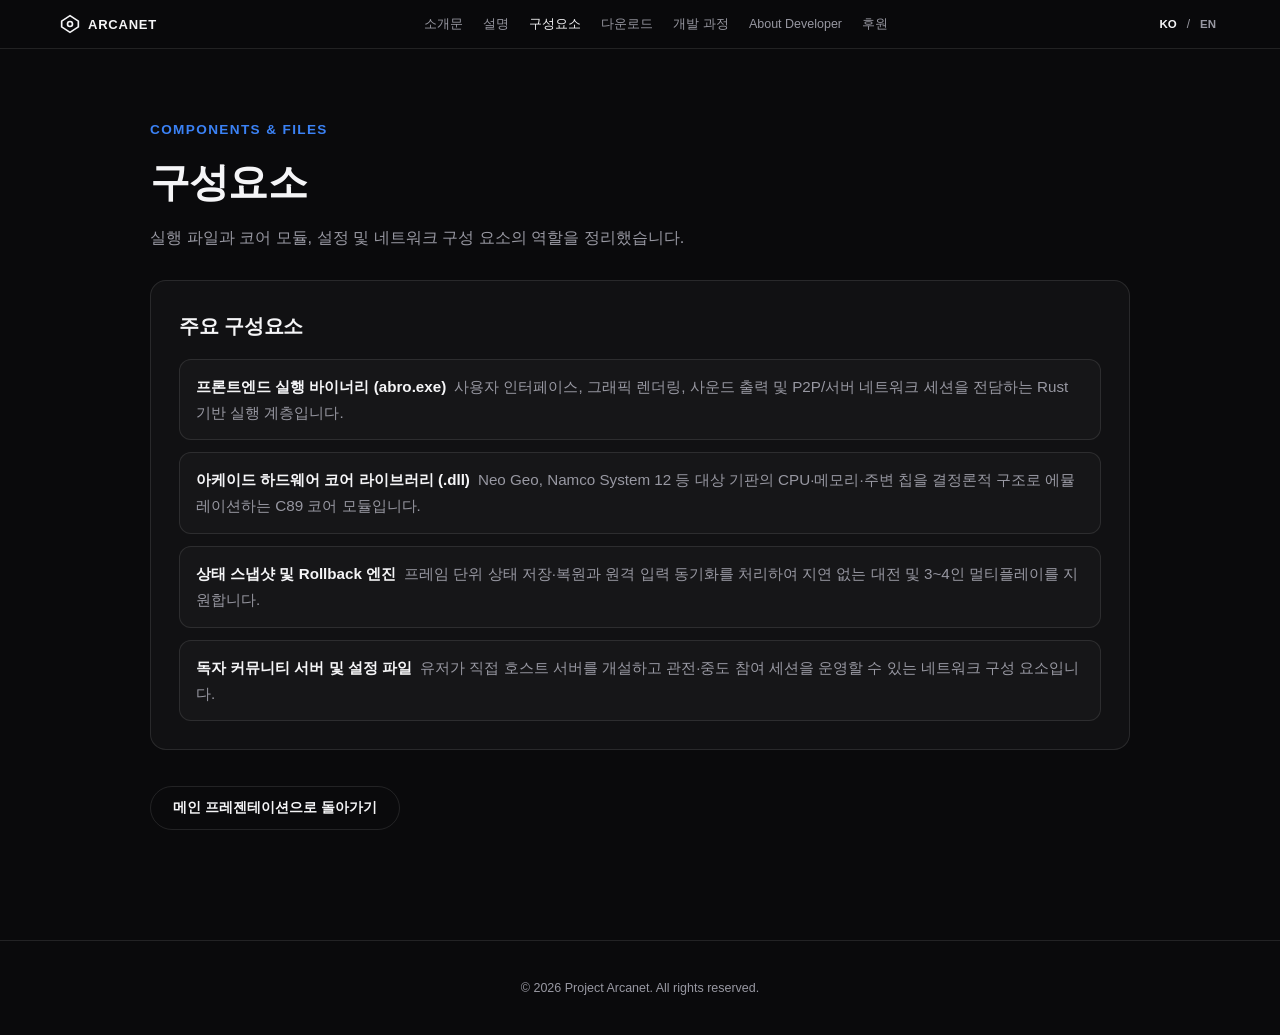
==== pages/components.html @ caab7963 "Add files via upload" ====
<!DOCTYPE html>
<html lang="ko">
<head>
  <meta charset="UTF-8" />
  <meta name="viewport" content="width=device-width, initial-scale=1.0" />
  <title>구성요소 — Project Arcanet</title>
  <link rel="stylesheet" href="../style.css" />
</head>
<body>
  <header class="top-nav">
    <div class="nav-inner">
      <a href="../index.html" class="brand-logo" aria-label="Project Arcanet Home">
        <svg width="20" height="20" viewBox="0 0 24 24" fill="none" stroke="currentColor" stroke-width="2">
          <polygon points="12 2 22 8.5 22 15.5 12 22 2 15.5 2 8.5 12 2"></polygon>
          <circle cx="12" cy="12" r="3"></circle>
        </svg>
        <span class="brand-name">ARCANET</span>
      </a>

      <nav class="nav-links" aria-label="Primary Navigation">
        <a href="intro.html" data-i18n="nav.intro">소개문</a>
        <a href="overview.html" data-i18n="nav.overview">설명</a>
        <a href="components.html" class="active" data-i18n="nav.components">구성요소</a>
        <a href="download.html" data-i18n="nav.download">다운로드</a>
        <a href="process.html" data-i18n="nav.process">개발 과정</a>
        <a href="developer.html" data-i18n="nav.developer">About Developer</a>
        <a href="support.html" data-i18n="nav.support">후원</a>
      </nav>

      <div class="lang-switcher">
        <button type="button" class="lang-btn active" data-lang="ko">KO</button>
        <span class="divider">/</span>
        <button type="button" class="lang-btn" data-lang="en">EN</button>
      </div>
    </div>
  </header>

  <main class="subpage-main">
    <div class="container">
      <span class="section-eyebrow" data-i18n="page.components.eyebrow"></span>
      <h1 data-i18n="page.components.title"></h1>
      <p class="subpage-lead" data-i18n="page.components.lead"></p>

      
      <section class="subpage-card">
        <div data-lang-block="ko">
          <h2 class="section-heading">주요 구성요소</h2>
          <ul class="component-list">
            <li><strong>프론트엔드 실행 바이너리 (abro.exe)</strong>사용자 인터페이스, 그래픽 렌더링, 사운드 출력 및 P2P/서버 네트워크 세션을 전담하는 Rust 기반 실행 계층입니다.</li>
            <li><strong>아케이드 하드웨어 코어 라이브러리 (.dll)</strong>Neo Geo, Namco System 12 등 대상 기판의 CPU·메모리·주변 칩을 결정론적 구조로 에뮬레이션하는 C89 코어 모듈입니다.</li>
            <li><strong>상태 스냅샷 및 Rollback 엔진</strong>프레임 단위 상태 저장·복원과 원격 입력 동기화를 처리하여 지연 없는 대전 및 3~4인 멀티플레이를 지원합니다.</li>
            <li><strong>독자 커뮤니티 서버 및 설정 파일</strong>유저가 직접 호스트 서버를 개설하고 관전·중도 참여 세션을 운영할 수 있는 네트워크 구성 요소입니다.</li>
          </ul>
        </div>
        <div data-lang-block="en" style="display:none;">
          <h2 class="section-heading">Core Components</h2>
          <ul class="component-list">
            <li><strong>Frontend Executable (abro.exe)</strong>Rust-based frontend layer responsible for UI, graphics rendering, audio output, and network session control.</li>
            <li><strong>Arcade Hardware Core Libraries (.dll)</strong>Deterministic C89 core modules emulating CPUs, memory maps, and custom hardware for boards like Neo Geo and Namco System 12.</li>
            <li><strong>State Snapshot &amp; Rollback Engine</strong>Handles frame-level state serialization and remote input synchronization for responsive 2–4 player netplay.</li>
            <li><strong>Community Server &amp; Configuration</strong>Components enabling user-hosted lobbies, spectating, and drop-in multiplayer sessions.</li>
          </ul>
        </div>
      </section>


      <div class="subpage-actions">
        <a href="../index.html" class="secondary-btn" data-i18n="back.home">메인 프레젠테이션으로 돌아가기</a>
      </div>
    </div>
  </main>

  <footer class="site-footer">
    <p>&copy; 2026 Project Arcanet. All rights reserved.</p>
  </footer>

  <script src="../app.js"></script>
</body>
</html>
---- style.css ----
:root {
  --bg-primary: #0a0a0c;
  --bg-secondary: #121318;
  --text-primary: #f5f5f7;
  --text-secondary: #9898a2;
  --accent: #3b82f6;
  --border-color: rgba(255, 255, 255, 0.1);
  --nav-height: 48px;
}

* {
  box-sizing: border-box;
  margin: 0;
  padding: 0;
}

html {
  scroll-behavior: smooth;
  background-color: var(--bg-primary);
  color: var(--text-primary);
  font-family: -apple-system, BlinkMacSystemFont, "Pretendard", "Segoe UI", Roboto, sans-serif;
}

body {
  overflow-x: hidden;
}

/* 상단 네비게이션 */
.top-nav {
  position: fixed;
  top: 0;
  width: 100%;
  min-height: var(--nav-height);
  background: rgba(10, 10, 12, 0.82);
  backdrop-filter: saturate(180%) blur(16px);
  border-bottom: 1px solid var(--border-color);
  z-index: 1000;
}

.nav-inner {
  max-width: 1200px;
  min-height: var(--nav-height);
  margin: 0 auto;
  padding: 0 20px;
  display: flex;
  align-items: center;
  justify-content: space-between;
  gap: 16px;
}

.brand-logo {
  color: var(--text-primary);
  text-decoration: none;
  display: inline-flex;
  align-items: center;
  gap: 8px;
  flex-shrink: 0;
  transition: opacity 0.2s;
}

.brand-name {
  font-size: 13px;
  font-weight: 700;
  letter-spacing: 0.06em;
}

.brand-logo:hover {
  opacity: 0.75;
}

.nav-links {
  display: flex;
  align-items: center;
  gap: 20px;
  flex-wrap: nowrap;
}

.nav-links a {
  color: var(--text-secondary);
  text-decoration: none;
  font-size: 12.5px;
  font-weight: 500;
  white-space: nowrap;
  transition: color 0.2s;
}

.nav-links a:hover,
.nav-links a.active {
  color: var(--text-primary);
}

.lang-switcher {
  display: flex;
  align-items: center;
  gap: 6px;
  font-size: 12px;
  color: var(--text-secondary);
  flex-shrink: 0;
}

.lang-btn {
  background: none;
  border: none;
  color: var(--text-secondary);
  font-size: 11.5px;
  font-weight: 600;
  cursor: pointer;
  padding: 2px 4px;
}

.lang-btn.active,
.lang-btn:hover {
  color: var(--text-primary);
}

/* 프레젠테이션형 휠 스크롤 스테이지 */
.scroll-stage {
  position: relative;
  height: 1350vh;
}

.sticky-viewport {
  position: sticky;
  top: 0;
  height: 100vh;
  width: 100%;
  overflow: hidden;
  display: flex;
  align-items: center;
  justify-content: center;
}

/* 배경 미디어 & 반투명 이미지 슬롯 */
.bg-media-slot {
  position: absolute;
  inset: 0;
  background: radial-gradient(circle at 50% 45%, #182032 0%, #0a0a0c 78%);
  transition: transform 0.65s ease-out;
  z-index: 0;
}

.bg-showcase-image {
  position: absolute;
  inset: 0;
  background-size: cover;
  background-position: center;
  background-repeat: no-repeat;
  opacity: 0;
  filter: saturate(0.85) contrast(1.06);
  transition: opacity 0.65s ease, background-image 0.3s ease;
  z-index: 0;
}

.bg-showcase-image.has-image {
  opacity: 0.24;
}

.bg-vignette-overlay {
  position: absolute;
  inset: 0;
  background: radial-gradient(circle at center, rgba(10, 10, 12, 0.35) 0%, rgba(10, 10, 12, 0.88) 100%);
  z-index: 1;
}

.bg-grid-overlay {
  position: absolute;
  inset: 0;
  background-image: linear-gradient(rgba(255, 255, 255, 0.03) 1px, transparent 1px),
    linear-gradient(90deg, rgba(255, 255, 255, 0.03) 1px, transparent 1px);
  background-size: 48px 48px;
  z-index: 2;
}

.stage-layer {
  position: absolute;
  inset: 0;
  z-index: 3;
  display: flex;
  flex-direction: column;
  align-items: center;
  justify-content: center;
  text-align: center;
  padding: 0 38px;
  opacity: 0;
  transform: translateY(22px) scale(0.985);
  pointer-events: none;
  transition: opacity 0.48s ease, transform 0.52s cubic-bezier(0.22, 1, 0.36, 1);
}

.stage-layer.active {
  opacity: 1;
  transform: translateY(0) scale(1);
  pointer-events: auto;
}

/* 인트로 시퀀스: 통합 합체 및 상승 */
.intro-sequence {
  position: relative;
  width: 100%;
  max-width: 100%;
  min-height: 410px;
  padding-bottom: 44px;
  display: flex;
  flex-direction: column;
  align-items: center;
  justify-content: center;
}

.arcanet-combine {
  display: inline-flex;
  align-items: baseline;
  justify-content: center;
  max-width: 100%;
  white-space: nowrap;
  font-size: clamp(0.95rem, 3.8vw, 2.75rem);
  font-weight: 800;
  letter-spacing: 0.02em;
  padding: 0 12px;
  color: #ffffff;
  opacity: 0;
  transform: translateY(96px);
  transition: letter-spacing 0.9s cubic-bezier(0.22, 1, 0.36, 1);
}

.arcanet-combine.visible {
  animation: fadeInCenter 1.0s cubic-bezier(0.22, 1, 0.36, 1) forwards;
}

.arcanet-combine.lift-up {
  animation:
    fadeInCenter 1.0s cubic-bezier(0.22, 1, 0.36, 1) forwards,
    liftArcanetVertically 1.1s cubic-bezier(0.25, 0.8, 0.25, 1) 3.2s forwards;
}

@keyframes fadeInCenter {
  from {
    opacity: 0;
    transform: translateY(96px);
  }
  to {
    opacity: 1;
    transform: translateY(96px);
  }
}

@keyframes liftArcanetVertically {
  from {
    opacity: 1;
    transform: translateY(96px);
  }
  to {
    opacity: 1;
    transform: translateY(-22px);
  }
}

.word-group {
  display: inline-flex;
  align-items: baseline;
}

/* WORK의 W, K가 잘리지 않도록 10ch 확보 */
.arcanet-combine .drop {
  display: inline-block;
  max-width: 10ch;
  opacity: 1;
  transform: translateY(0);
  overflow: hidden;
  transition:
    transform 0.75s cubic-bezier(0.22, 1, 0.36, 1),
    opacity 0.6s ease,
    max-width 0.85s cubic-bezier(0.22, 1, 0.36, 1);
}

.arcanet-combine.drop-out .drop {
  transform: translateY(-24px);
  opacity: 0;
  max-width: 0;
}

.word-gap {
  display: inline-block;
  width: 0.5em;
  transition: width 0.85s cubic-bezier(0.22, 1, 0.36, 1);
}

.arcanet-combine.merged .word-gap {
  width: 0;
}

.arcanet-combine.merged {
  letter-spacing: 0.05em;
}

/* ABRO 글씨 크기 확대 */
.abro-matrix {
  display: inline-flex;
  flex-direction: column;
  align-items: flex-start;
  gap: 10px;
  margin-top: 12px;
  max-width: 100%;
}

.abro-row {
  font-size: clamp(1.55rem, 4.6vw, 3.35rem);
  font-weight: 800;
  line-height: 1.16;
  letter-spacing: -0.01em;
  display: flex;
  align-items: baseline;
  max-width: 100%;
  opacity: 0;
  transform: translateY(16px);
  transition: opacity 0.85s ease, transform 0.85s cubic-bezier(0.22, 1, 0.36, 1);
}

.abro-row.show {
  opacity: 1;
  transform: translateY(0);
}

.abro-row .initial {
  color: var(--text-primary);
}

.abro-row .word-expand {
  color: var(--text-secondary);
  opacity: 0;
  max-width: 0;
  overflow: hidden;
  white-space: nowrap;
  transition:
    opacity 1.05s ease 0.15s,
    max-width 1.15s cubic-bezier(0.22, 1, 0.36, 1) 0.15s;
}

.abro-matrix.expanded .word-expand {
  opacity: 1;
  max-width: 85vw;
}

.scroll-hint {
  position: absolute;
  bottom: 26px;
  left: 50%;
  transform: translateX(-50%);
  width: max-content;
  max-width: 90vw;
  font-size: 13px;
  color: var(--text-secondary);
  opacity: 0.9;
  z-index: 4;
  pointer-events: none;
}

/* 슬라이드 공통 스타일 */
.section-eyebrow {
  display: inline-block;
  font-size: 0.85rem;
  font-weight: 700;
  letter-spacing: 0.1em;
  text-transform: uppercase;
  color: var(--accent);
  margin-bottom: 12px;
}

.slide-main-title {
  font-size: clamp(2.1rem, 5vw, 4rem);
  font-weight: 800;
  letter-spacing: -0.03em;
  word-break: keep-all;
}

.pillar-badge {
  display: inline-block;
  font-size: 12px;
  font-weight: 700;
  letter-spacing: 0.2em;
  color: var(--accent);
  margin-bottom: 10px;
}

.slide-en-sub {
  font-size: clamp(0.95rem, 1.8vw, 1.25rem);
  font-weight: 600;
  color: var(--text-primary);
  opacity: 0.88;
  margin-bottom: 10px;
  letter-spacing: 0.02em;
}

.pillar-title {
  font-size: clamp(2rem, 5.2vw, 4.4rem);
  font-weight: 800;
  letter-spacing: -0.03em;
  margin-bottom: 16px;
  word-break: keep-all;
}

.pillar-desc {
  font-size: clamp(1rem, 2vw, 1.35rem);
  color: var(--text-secondary);
  max-width: 760px;
  margin: 0 auto;
  line-height: 1.6;
  word-break: keep-all;
}

/* 우측 점 인디케이터 */
.stage-progress {
  position: absolute;
  right: 22px;
  top: 50%;
  transform: translateY(-50%);
  display: flex;
  flex-direction: column;
  gap: 8px;
  z-index: 4;
}

.stage-progress .dot {
  width: 7px;
  height: 7px;
  border: none;
  padding: 0;
  cursor: pointer;
  border-radius: 50%;
  background: rgba(255, 255, 255, 0.24);
  transition: transform 0.25s, background 0.25s;
}

.stage-progress .dot.active {
  background: #ffffff;
  transform: scale(1.45);
}

/* 하단 릴리즈 및 서브페이지 공통 스타일 */
.release-section,
.subpage-main {
  padding: 110px 24px;
  background-color: var(--bg-secondary);
  border-top: 1px solid var(--border-color);
  scroll-margin-top: var(--nav-height);
}

.subpage-main {
  min-height: calc(100vh - var(--nav-height) - 105px);
  padding-top: calc(var(--nav-height) + 72px);
  background-color: var(--bg-primary);
  border-top: none;
}

.container {
  max-width: 980px;
  margin: 0 auto;
}

.release-section h2,
.subpage-main h1 {
  font-size: clamp(1.85rem, 3.4vw, 2.5rem);
  font-weight: 700;
  letter-spacing: -0.02em;
  margin-top: 6px;
}

.release-desc,
.subpage-lead {
  margin-top: 14px;
  color: var(--text-secondary);
  font-size: 1.02rem;
  line-height: 1.7;
}

.subpage-card {
  margin-top: 28px;
  padding: 28px;
  border-radius: 16px;
  background: rgba(255, 255, 255, 0.03);
  border: 1px solid var(--border-color);
  color: var(--text-primary);
  line-height: 1.7;
}

.component-list {
  list-style: none;
  display: grid;
  gap: 12px;
  margin-top: 16px;
}

.component-list li {
  padding: 14px 16px;
  border-radius: 12px;
  background: rgba(255, 255, 255, 0.025);
  border: 1px solid var(--border-color);
  color: var(--text-secondary);
  font-size: 0.95rem;
}

.component-list strong {
  color: var(--text-primary);
  margin-right: 8px;
}

.link-group,
.subpage-actions {
  display: flex;
  flex-wrap: wrap;
  gap: 12px;
  margin-top: 16px;
}

.cta-btn {
  display: inline-block;
  margin-top: 20px;
  padding: 12px 24px;
  background: var(--text-primary);
  color: var(--bg-primary);
  text-decoration: none;
  font-weight: 600;
  font-size: 14px;
  border-radius: 999px;
  transition: opacity 0.2s;
}

.cta-btn:hover {
  opacity: 0.85;
}

.secondary-btn {
  display: inline-block;
  margin-top: 20px;
  padding: 12px 22px;
  background: transparent;
  color: var(--text-primary);
  border: 1px solid var(--border-color);
  text-decoration: none;
  font-weight: 600;
  font-size: 14px;
  border-radius: 999px;
  transition: border-color 0.2s, background 0.2s;
}

.secondary-btn:hover {
  border-color: rgba(255, 255, 255, 0.35);
  background: rgba(255, 255, 255, 0.05);
}

.site-footer {
  padding: 40px 24px;
  text-align: center;
  font-size: 12.5px;
  color: var(--text-secondary);
  border-top: 1px solid var(--border-color);
}

@media (max-width: 900px) {
  .nav-links {
    gap: 12px;
    overflow-x: auto;
    scrollbar-width: none;
  }

  .nav-links::-webkit-scrollbar {
    display: none;
  }

  .nav-links a {
    font-size: 11.5px;
  }
}

@media (max-width: 768px) {
  .nav-inner {
    padding: 0 12px;
    gap: 8px;
  }

  .brand-name {
    display: none;
  }

  .stage-layer {
    padding: 0 22px;
  }

  .intro-sequence {
    min-height: 340px;
    padding-bottom: 36px;
  }

  .arcanet-combine {
    font-size: clamp(0.82rem, 4.1vw, 1.5rem);
    letter-spacing: 0.01em;
    transform: translateY(78px);
  }

  @keyframes fadeInCenter {
    from {
      opacity: 0;
      transform: translateY(78px);
    }
    to {
      opacity: 1;
      transform: translateY(78px);
    }
  }

  @keyframes liftArcanetVertically {
    from {
      opacity: 1;
      transform: translateY(78px);
    }
    to {
      opacity: 1;
      transform: translateY(-14px);
    }
  }

  .abro-row {
    font-size: clamp(1.35rem, 5.4vw, 2.15rem);
  }

  .scroll-hint {
    bottom: 22px;
    font-size: 12px;
  }

  .stage-progress {
    right: 10px;
    gap: 7px;
  }

  .stage-progress .dot {
    width: 6px;
    height: 6px;
  }
}


/* 서브페이지 확장 스타일 (소개문, 타임라인, 개발자 프로필, Special Thanks) */
.prose-block {
  display: flex;
  flex-direction: column;
  gap: 18px;
  font-size: 1.02rem;
  line-height: 1.85;
  color: var(--text-primary);
  word-break: keep-all;
}

.prose-block p {
  color: rgba(245, 245, 247, 0.9);
}

.prose-block .highlight-quote {
  padding: 18px 22px;
  border-left: 3px solid var(--accent);
  background: rgba(59, 130, 246, 0.07);
  border-radius: 0 12px 12px 0;
  color: var(--text-primary);
  font-weight: 500;
}

.prose-block .inline-note {
  font-size: 0.92rem;
  color: var(--text-secondary);
}

.prose-block .inline-note a {
  color: var(--accent);
  text-decoration: underline;
}

.signature-block {
  margin-top: 28px;
  padding-top: 22px;
  border-top: 1px solid var(--border-color);
  display: flex;
  flex-direction: column;
  gap: 6px;
}

.signature-date {
  font-size: 0.9rem;
  font-weight: 700;
  letter-spacing: 0.08em;
  color: var(--accent);
}

.signature-author {
  font-size: 1.05rem;
  font-weight: 700;
  color: var(--text-primary);
}

.section-heading {
  font-size: 1.25rem;
  font-weight: 700;
  color: var(--text-primary);
  margin-bottom: 12px;
  letter-spacing: -0.01em;
}

.arch-grid {
  display: grid;
  grid-template-columns: repeat(auto-fit, minmax(280px, 1fr));
  gap: 18px;
  margin-top: 20px;
}

.arch-tier {
  padding: 22px;
  border-radius: 14px;
  background: rgba(255, 255, 255, 0.025);
  border: 1px solid var(--border-color);
  display: flex;
  flex-direction: column;
  gap: 12px;
}

.arch-tier-badge {
  display: inline-block;
  width: fit-content;
  font-size: 11.5px;
  font-weight: 700;
  letter-spacing: 0.1em;
  color: var(--accent);
  padding: 4px 10px;
  border-radius: 999px;
  background: rgba(59, 130, 246, 0.12);
}

.arch-tier h3 {
  font-size: 1.12rem;
  font-weight: 700;
  color: var(--text-primary);
}

.arch-tier p {
  font-size: 0.95rem;
  color: var(--text-secondary);
  line-height: 1.75;
  word-break: keep-all;
}

.notice-box {
  margin-top: 16px;
  padding: 16px 20px;
  border-radius: 12px;
  background: rgba(255, 255, 255, 0.02);
  border: 1px dashed rgba(255, 255, 255, 0.2);
  color: var(--text-secondary);
  font-size: 0.94rem;
  line-height: 1.7;
}

/* 타임라인 (개발 과정) */
.timeline {
  position: relative;
  margin-top: 28px;
  padding-left: 24px;
  border-left: 2px solid rgba(59, 130, 246, 0.35);
  display: flex;
  flex-direction: column;
  gap: 26px;
}

.timeline-item {
  position: relative;
  padding: 22px 24px;
  border-radius: 14px;
  background: rgba(255, 255, 255, 0.028);
  border: 1px solid var(--border-color);
}

.timeline-item::before {
  content: "";
  position: absolute;
  left: -31px;
  top: 26px;
  width: 12px;
  height: 12px;
  border-radius: 50%;
  background: var(--accent);
  box-shadow: 0 0 0 4px rgba(59, 130, 246, 0.18);
}

.timeline-date {
  display: inline-block;
  font-size: 0.85rem;
  font-weight: 700;
  letter-spacing: 0.06em;
  color: var(--accent);
  margin-bottom: 6px;
}

.timeline-title {
  font-size: 1.12rem;
  font-weight: 700;
  color: var(--text-primary);
  margin-bottom: 10px;
}

.timeline-desc {
  font-size: 0.96rem;
  color: var(--text-secondary);
  line-height: 1.75;
  word-break: keep-all;
}

.timeline-media {
  margin-top: 14px;
  border-radius: 10px;
  overflow: hidden;
  border: 1px solid var(--border-color);
  background: rgba(0, 0, 0, 0.35);
}

.timeline-media img {
  display: block;
  width: 100%;
  max-height: 440px;
  object-fit: contain;
}

.timeline-media-caption {
  padding: 8px 12px;
  font-size: 0.82rem;
  color: var(--text-secondary);
  border-top: 1px solid var(--border-color);
}

.timeline-links {
  margin-top: 12px;
  display: flex;
  flex-wrap: wrap;
  gap: 10px;
}

.timeline-link {
  display: inline-flex;
  align-items: center;
  gap: 6px;
  font-size: 0.86rem;
  font-weight: 600;
  color: var(--accent);
  text-decoration: none;
  padding: 6px 12px;
  border-radius: 999px;
  background: rgba(59, 130, 246, 0.1);
  border: 1px solid rgba(59, 130, 246, 0.25);
  transition: background 0.2s;
}

.timeline-link:hover {
  background: rgba(59, 130, 246, 0.2);
}

/* Special Thanks 그리드 */
.thanks-group {
  margin-top: 18px;
  display: grid;
  grid-template-columns: repeat(auto-fit, minmax(260px, 1fr));
  gap: 14px;
}

.thanks-box {
  padding: 18px 20px;
  border-radius: 12px;
  background: rgba(255, 255, 255, 0.02);
  border: 1px solid var(--border-color);
}

.thanks-box h4 {
  font-size: 0.82rem;
  font-weight: 700;
  letter-spacing: 0.08em;
  text-transform: uppercase;
  color: var(--accent);
  margin-bottom: 10px;
}

.thanks-list {
  list-style: none;
  display: flex;
  flex-direction: column;
  gap: 6px;
  font-size: 0.93rem;
  color: var(--text-secondary);
}

.thanks-list li strong {
  color: var(--text-primary);
  font-weight: 600;
}

/* About Developer 프로필 */
.dev-header {
  display: flex;
  flex-direction: column;
  gap: 8px;
}

.dev-name {
  font-size: 1.45rem;
  font-weight: 800;
  color: var(--text-primary);
}

.dev-aka {
  font-size: 0.95rem;
  font-weight: 600;
  color: var(--accent);
}

.social-grid {
  display: grid;
  grid-template-columns: repeat(auto-fit, minmax(180px, 1fr));
  gap: 10px;
  margin-top: 18px;
}

.social-item {
  padding: 12px 16px;
  border-radius: 10px;
  background: rgba(255, 255, 255, 0.025);
  border: 1px solid var(--border-color);
  text-decoration: none;
  color: var(--text-primary);
  font-size: 0.9rem;
  display: flex;
  flex-direction: column;
  gap: 4px;
  transition: border-color 0.2s, background 0.2s;
}

.social-item:hover {
  border-color: rgba(59, 130, 246, 0.45);
  background: rgba(59, 130, 246, 0.06);
}

.social-label {
  font-size: 0.75rem;
  font-weight: 700;
  letter-spacing: 0.08em;
  text-transform: uppercase;
  color: var(--text-secondary);
}

.social-value {
  font-size: 0.92rem;
  font-weight: 600;
  color: var(--text-primary);
  word-break: break-all;
}
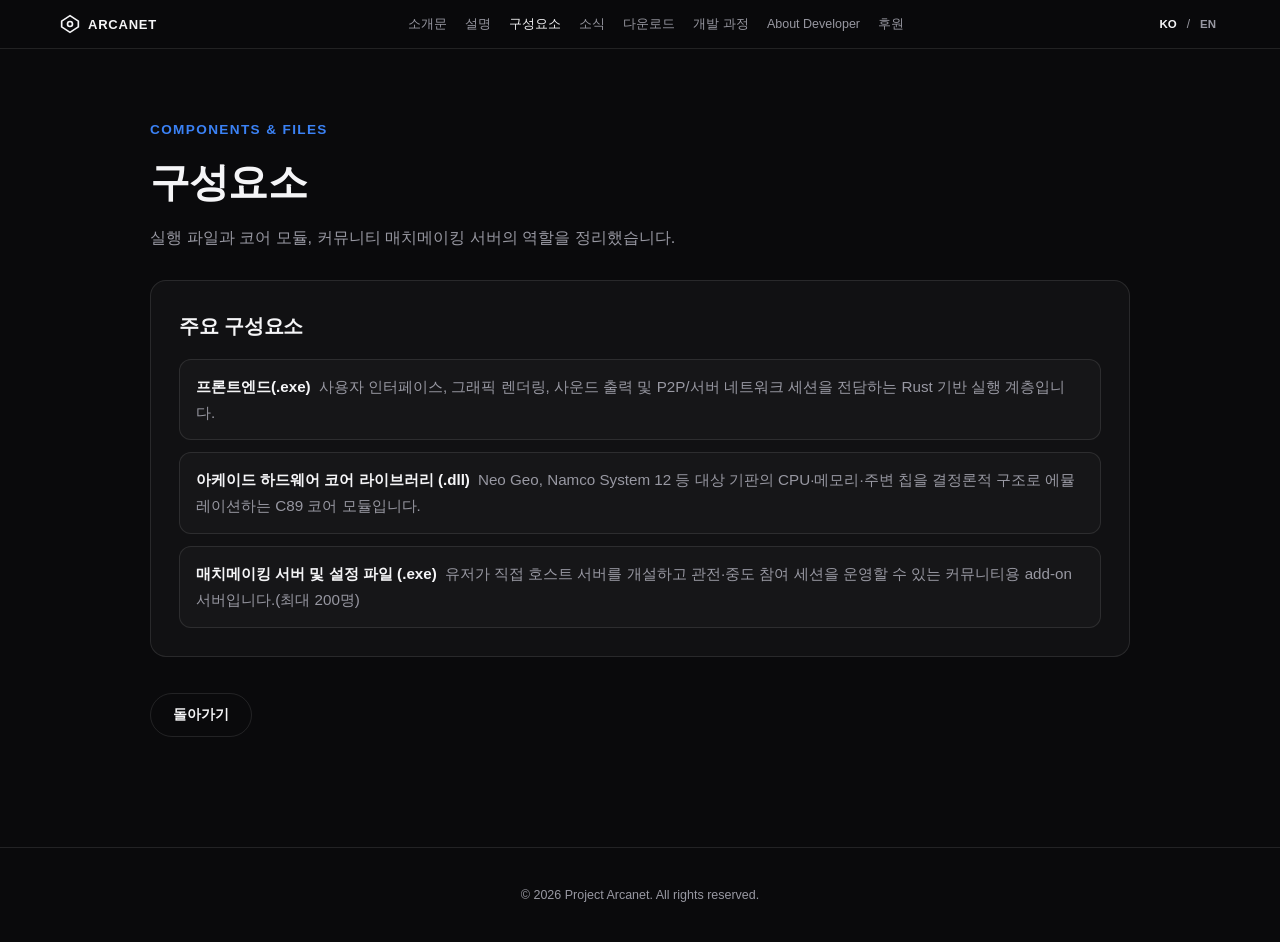
==== commit f0a94e46: "Add files via upload" ====
--- a/pages/components.html
+++ b/pages/components.html
@@ -21,6 +21,7 @@
         <a href="intro.html" data-i18n="nav.intro">소개문</a>
         <a href="overview.html" data-i18n="nav.overview">설명</a>
         <a href="components.html" class="active" data-i18n="nav.components">구성요소</a>
+        <a href="news.html" data-i18n="nav.news">소식</a>
         <a href="download.html" data-i18n="nav.download">다운로드</a>
         <a href="process.html" data-i18n="nav.process">개발 과정</a>
         <a href="developer.html" data-i18n="nav.developer">About Developer</a>
@@ -46,26 +47,24 @@
         <div data-lang-block="ko">
           <h2 class="section-heading">주요 구성요소</h2>
           <ul class="component-list">
-            <li><strong>프론트엔드 실행 바이너리 (abro.exe)</strong>사용자 인터페이스, 그래픽 렌더링, 사운드 출력 및 P2P/서버 네트워크 세션을 전담하는 Rust 기반 실행 계층입니다.</li>
+            <li><strong>프론트엔드(.exe)</strong>사용자 인터페이스, 그래픽 렌더링, 사운드 출력 및 P2P/서버 네트워크 세션을 전담하는 Rust 기반 실행 계층입니다.</li>
             <li><strong>아케이드 하드웨어 코어 라이브러리 (.dll)</strong>Neo Geo, Namco System 12 등 대상 기판의 CPU·메모리·주변 칩을 결정론적 구조로 에뮬레이션하는 C89 코어 모듈입니다.</li>
-            <li><strong>상태 스냅샷 및 Rollback 엔진</strong>프레임 단위 상태 저장·복원과 원격 입력 동기화를 처리하여 지연 없는 대전 및 3~4인 멀티플레이를 지원합니다.</li>
-            <li><strong>독자 커뮤니티 서버 및 설정 파일</strong>유저가 직접 호스트 서버를 개설하고 관전·중도 참여 세션을 운영할 수 있는 네트워크 구성 요소입니다.</li>
+            <li><strong>매치메이킹 서버 및 설정 파일 (.exe)</strong>유저가 직접 호스트 서버를 개설하고 관전·중도 참여 세션을 운영할 수 있는 커뮤니티용 add-on 서버입니다.(최대 200명)</li>
           </ul>
         </div>
         <div data-lang-block="en" style="display:none;">
           <h2 class="section-heading">Core Components</h2>
           <ul class="component-list">
-            <li><strong>Frontend Executable (abro.exe)</strong>Rust-based frontend layer responsible for UI, graphics rendering, audio output, and network session control.</li>
+            <li><strong>Frontend Executable (.exe)</strong>Rust-based frontend layer responsible for UI, graphics rendering, audio output, and network session control.</li>
             <li><strong>Arcade Hardware Core Libraries (.dll)</strong>Deterministic C89 core modules emulating CPUs, memory maps, and custom hardware for boards like Neo Geo and Namco System 12.</li>
-            <li><strong>State Snapshot &amp; Rollback Engine</strong>Handles frame-level state serialization and remote input synchronization for responsive 2–4 player netplay.</li>
-            <li><strong>Community Server &amp; Configuration</strong>Components enabling user-hosted lobbies, spectating, and drop-in multiplayer sessions.</li>
+            <li><strong>MatchMaking Server &amp; Configuration(.exe)</strong>Components enabling user-hosted lobbies, spectating, and drop-in multiplayer sessions.(Maximum 200)</li>
           </ul>
         </div>
       </section>
 
 
       <div class="subpage-actions">
-        <a href="../index.html" class="secondary-btn" data-i18n="back.home">메인 프레젠테이션으로 돌아가기</a>
+        <a href="../index.html" class="secondary-btn" data-i18n="back.home">돌아가기</a>
       </div>
     </div>
   </main>
--- a/style.css
+++ b/style.css
@@ -71,7 +71,7 @@
 .nav-links {
   display: flex;
   align-items: center;
-  gap: 20px;
+  gap: 18px;
   flex-wrap: nowrap;
 }
 
@@ -259,7 +259,6 @@
   align-items: baseline;
 }
 
-/* WORK의 W, K가 잘리지 않도록 10ch 확보 */
 .arcanet-combine .drop {
   display: inline-block;
   max-width: 10ch;
@@ -292,7 +291,6 @@
   letter-spacing: 0.05em;
 }
 
-/* ABRO 글씨 크기 확대 */
 .abro-matrix {
   display: inline-flex;
   flex-direction: column;
@@ -354,7 +352,6 @@
   pointer-events: none;
 }
 
-/* 슬라이드 공통 스타일 */
 .section-eyebrow {
   display: inline-block;
   font-size: 0.85rem;
@@ -407,7 +404,6 @@
   word-break: keep-all;
 }
 
-/* 우측 점 인디케이터 */
 .stage-progress {
   position: absolute;
   right: 22px;
@@ -435,7 +431,6 @@
   transform: scale(1.45);
 }
 
-/* 하단 릴리즈 및 서브페이지 공통 스타일 */
 .release-section,
 .subpage-main {
   padding: 110px 24px;
@@ -555,7 +550,7 @@
   border-top: 1px solid var(--border-color);
 }
 
-@media (max-width: 900px) {
+@media (max-width: 960px) {
   .nav-links {
     gap: 12px;
     overflow-x: auto;
@@ -638,8 +633,7 @@
   }
 }
 
-
-/* 서브페이지 확장 스타일 (소개문, 타임라인, 개발자 프로필, Special Thanks) */
+/* 서브페이지 확장 스타일 */
 .prose-block {
   display: flex;
   flex-direction: column;
@@ -745,48 +739,6 @@
   word-break: keep-all;
 }
 
-.notice-box {
-  margin-top: 16px;
-  padding: 16px 20px;
-  border-radius: 12px;
-  background: rgba(255, 255, 255, 0.02);
-  border: 1px dashed rgba(255, 255, 255, 0.2);
-  color: var(--text-secondary);
-  font-size: 0.94rem;
-  line-height: 1.7;
-}
-
-/* 타임라인 (개발 과정) */
-.timeline {
-  position: relative;
-  margin-top: 28px;
-  padding-left: 24px;
-  border-left: 2px solid rgba(59, 130, 246, 0.35);
-  display: flex;
-  flex-direction: column;
-  gap: 26px;
-}
-
-.timeline-item {
-  position: relative;
-  padding: 22px 24px;
-  border-radius: 14px;
-  background: rgba(255, 255, 255, 0.028);
-  border: 1px solid var(--border-color);
-}
-
-.timeline-item::before {
-  content: "";
-  position: absolute;
-  left: -31px;
-  top: 26px;
-  width: 12px;
-  height: 12px;
-  border-radius: 50%;
-  background: var(--accent);
-  box-shadow: 0 0 0 4px rgba(59, 130, 246, 0.18);
-}
-
 .timeline-date {
   display: inline-block;
   font-size: 0.85rem;
@@ -794,42 +746,6 @@
   letter-spacing: 0.06em;
   color: var(--accent);
   margin-bottom: 6px;
-}
-
-.timeline-title {
-  font-size: 1.12rem;
-  font-weight: 700;
-  color: var(--text-primary);
-  margin-bottom: 10px;
-}
-
-.timeline-desc {
-  font-size: 0.96rem;
-  color: var(--text-secondary);
-  line-height: 1.75;
-  word-break: keep-all;
-}
-
-.timeline-media {
-  margin-top: 14px;
-  border-radius: 10px;
-  overflow: hidden;
-  border: 1px solid var(--border-color);
-  background: rgba(0, 0, 0, 0.35);
-}
-
-.timeline-media img {
-  display: block;
-  width: 100%;
-  max-height: 440px;
-  object-fit: contain;
-}
-
-.timeline-media-caption {
-  padding: 8px 12px;
-  font-size: 0.82rem;
-  color: var(--text-secondary);
-  border-top: 1px solid var(--border-color);
 }
 
 .timeline-links {
@@ -858,7 +774,6 @@
   background: rgba(59, 130, 246, 0.2);
 }
 
-/* Special Thanks 그리드 */
 .thanks-group {
   margin-top: 18px;
   display: grid;
@@ -896,7 +811,6 @@
   font-weight: 600;
 }
 
-/* About Developer 프로필 */
 .dev-header {
   display: flex;
   flex-direction: column;
@@ -955,3 +869,373 @@
   color: var(--text-primary);
   word-break: break-all;
 }
+
+/* 가로 휠 스크롤 타임라인 (pages/process.html) */
+.process-stage {
+  position: relative;
+  height: 1000vh;
+  background-color: var(--bg-primary);
+}
+
+.process-sticky {
+  position: sticky;
+  top: var(--nav-height);
+  height: calc(100vh - var(--nav-height));
+  max-width: 1160px;
+  margin: 0 auto;
+  padding: 28px 24px 22px;
+  display: flex;
+  flex-direction: column;
+  justify-content: space-between;
+  overflow: hidden;
+}
+
+.process-header {
+  display: flex;
+  align-items: flex-end;
+  justify-content: space-between;
+  gap: 16px;
+}
+
+.process-header h1 {
+  font-size: clamp(1.6rem, 2.8vw, 2.2rem);
+  font-weight: 800;
+  letter-spacing: -0.02em;
+}
+
+.process-hint {
+  font-size: 12.5px;
+  color: var(--text-secondary);
+}
+
+.h-timeline-bar {
+  position: relative;
+  display: flex;
+  align-items: center;
+  justify-content: space-between;
+  padding: 14px 8px;
+  margin: 8px 0;
+}
+
+.h-timeline-track {
+  position: absolute;
+  left: 24px;
+  right: 24px;
+  top: 20px;
+  height: 2px;
+  background: rgba(255, 255, 255, 0.14);
+  z-index: 0;
+}
+
+.h-timeline-fill {
+  height: 100%;
+  width: 0%;
+  background: var(--accent);
+  transition: width 0.45s cubic-bezier(0.22, 1, 0.36, 1);
+}
+
+.h-node {
+  position: relative;
+  z-index: 1;
+  background: none;
+  border: none;
+  cursor: pointer;
+  display: flex;
+  flex-direction: column;
+  align-items: center;
+  gap: 8px;
+  padding: 0 4px;
+}
+
+.h-dot {
+  width: 14px;
+  height: 14px;
+  border-radius: 50%;
+  background: #1c2230;
+  border: 2px solid rgba(255, 255, 255, 0.35);
+  transition: transform 0.35s cubic-bezier(0.22, 1, 0.36, 1), background 0.3s, border-color 0.3s, box-shadow 0.3s;
+}
+
+.h-node.passed .h-dot {
+  background: var(--accent);
+  border-color: var(--accent);
+}
+
+.h-node.active .h-dot {
+  background: var(--accent);
+  border-color: #ffffff;
+  transform: scale(1.65);
+  box-shadow: 0 0 0 6px rgba(59, 130, 246, 0.25);
+}
+
+.h-year {
+  font-size: 11.5px;
+  font-weight: 600;
+  color: var(--text-secondary);
+  transition: color 0.3s, transform 0.3s;
+}
+
+.h-node.active .h-year {
+  color: var(--text-primary);
+  font-weight: 800;
+  transform: translateY(2px);
+}
+
+.h-slides-viewport {
+  flex: 1;
+  min-height: 0;
+  overflow: hidden;
+  display: flex;
+  align-items: center;
+}
+
+.h-slides-track {
+  display: flex;
+  width: 100%;
+  height: 100%;
+  transition: transform 0.6s cubic-bezier(0.22, 1, 0.36, 1);
+}
+
+.h-slide {
+  flex: 0 0 100%;
+  width: 100%;
+  height: 100%;
+  display: grid;
+  grid-template-columns: 1.05fr 1fr;
+  gap: 28px;
+  align-items: stretch;
+  padding: 6px 2px;
+  opacity: 0.35;
+  transform: scale(0.97);
+  transition: opacity 0.45s ease, transform 0.5s ease;
+}
+
+.h-slide.active {
+  opacity: 1;
+  transform: scale(1);
+}
+
+.h-media-box {
+  border-radius: 16px;
+  background: rgba(255, 255, 255, 0.03);
+  border: 1px solid var(--border-color);
+  overflow: hidden;
+  display: flex;
+  align-items: center;
+  justify-content: center;
+  position: relative;
+}
+
+.h-media-box img,
+.h-media-box iframe,
+.h-media-box video {
+  width: 100%;
+  height: 100%;
+  object-fit: contain;
+  background: #07080a;
+}
+
+.media-placeholder {
+  width: 100%;
+  height: 100%;
+  flex-direction: column;
+  align-items: center;
+  justify-content: center;
+  gap: 10px;
+  padding: 24px;
+  text-align: center;
+  background: radial-gradient(circle at 50% 45%, rgba(59, 130, 246, 0.12), rgba(10, 10, 12, 0.9));
+  color: var(--text-secondary);
+  font-size: 0.92rem;
+}
+
+.media-tag {
+  font-size: 11px;
+  font-weight: 700;
+  letter-spacing: 0.14em;
+  color: var(--accent);
+  padding: 4px 10px;
+  border-radius: 999px;
+  background: rgba(59, 130, 246, 0.12);
+}
+
+.h-text-box {
+  border-radius: 16px;
+  background: rgba(255, 255, 255, 0.03);
+  border: 1px solid var(--border-color);
+  padding: 28px 30px;
+  display: flex;
+  flex-direction: column;
+  justify-content: center;
+  gap: 12px;
+}
+
+.h-text-box [data-lang-block] {
+  display: flex;
+  flex-direction: column;
+  gap: 10px;
+}
+
+.h-slide-title {
+  font-size: clamp(1.25rem, 2.2vw, 1.65rem);
+  font-weight: 800;
+  color: var(--text-primary);
+  line-height: 1.35;
+  word-break: keep-all;
+}
+
+.h-slide-point {
+  font-size: 0.98rem;
+  font-weight: 600;
+  color: #93c5fd;
+  line-height: 1.55;
+  padding-left: 12px;
+  border-left: 3px solid var(--accent);
+  word-break: keep-all;
+}
+
+.h-slide-desc {
+  font-size: 0.96rem;
+  color: var(--text-secondary);
+  line-height: 1.75;
+  word-break: keep-all;
+}
+
+.process-footer-bar {
+  display: flex;
+  justify-content: flex-start;
+}
+
+.process-footer-bar .secondary-btn {
+  margin-top: 0;
+  padding: 9px 18px;
+  font-size: 13px;
+}
+
+/* 후원 커뮤니티 / 서버 카드 그리드 */
+.supporter-grid {
+  display: grid;
+  grid-template-columns: repeat(auto-fit, minmax(240px, 1fr));
+  gap: 16px;
+  margin-top: 18px;
+}
+
+.supporter-card {
+  padding: 20px;
+  border-radius: 14px;
+  background: rgba(255, 255, 255, 0.025);
+  border: 1px solid var(--border-color);
+  display: flex;
+  flex-direction: column;
+  gap: 8px;
+  transition: border-color 0.2s, transform 0.2s;
+}
+
+.supporter-card:hover {
+  border-color: rgba(59, 130, 246, 0.45);
+  transform: translateY(-2px);
+}
+
+.supporter-badge {
+  display: inline-block;
+  width: fit-content;
+  font-size: 11px;
+  font-weight: 700;
+  letter-spacing: 0.08em;
+  text-transform: uppercase;
+  color: var(--accent);
+  padding: 3px 9px;
+  border-radius: 999px;
+  background: rgba(59, 130, 246, 0.12);
+}
+
+.supporter-name {
+  font-size: 1.05rem;
+  font-weight: 700;
+  color: var(--text-primary);
+}
+
+.supporter-desc {
+  font-size: 0.9rem;
+  color: var(--text-secondary);
+  line-height: 1.65;
+  word-break: keep-all;
+}
+
+.supporter-card.placeholder-card {
+  border-style: dashed;
+  border-color: rgba(255, 255, 255, 0.18);
+  background: rgba(255, 255, 255, 0.012);
+}
+
+/* 소식(개발자 노트 & 공지사항) 리스트 */
+.news-list {
+  display: flex;
+  flex-direction: column;
+  gap: 18px;
+  margin-top: 18px;
+}
+
+.news-post {
+  padding: 22px 24px;
+  border-radius: 14px;
+  background: rgba(255, 255, 255, 0.025);
+  border: 1px solid var(--border-color);
+  display: flex;
+  flex-direction: column;
+  gap: 10px;
+}
+
+.news-meta {
+  display: flex;
+  align-items: center;
+  gap: 10px;
+  font-size: 0.82rem;
+  color: var(--text-secondary);
+}
+
+.news-tag {
+  font-size: 11px;
+  font-weight: 700;
+  letter-spacing: 0.08em;
+  text-transform: uppercase;
+  color: var(--accent);
+  padding: 3px 9px;
+  border-radius: 999px;
+  background: rgba(59, 130, 246, 0.12);
+}
+
+.news-title {
+  font-size: 1.15rem;
+  font-weight: 700;
+  color: var(--text-primary);
+  word-break: keep-all;
+}
+
+.news-body {
+  font-size: 0.96rem;
+  color: var(--text-secondary);
+  line-height: 1.75;
+  word-break: keep-all;
+}
+
+@media (max-width: 820px) {
+  .process-header {
+    flex-direction: column;
+    align-items: flex-start;
+  }
+
+  .h-year {
+    font-size: 10px;
+  }
+
+  .h-slide {
+    grid-template-columns: 1fr;
+    grid-template-rows: 1fr 1.15fr;
+    gap: 14px;
+  }
+
+  .h-text-box {
+    padding: 18px 20px;
+  }
+}
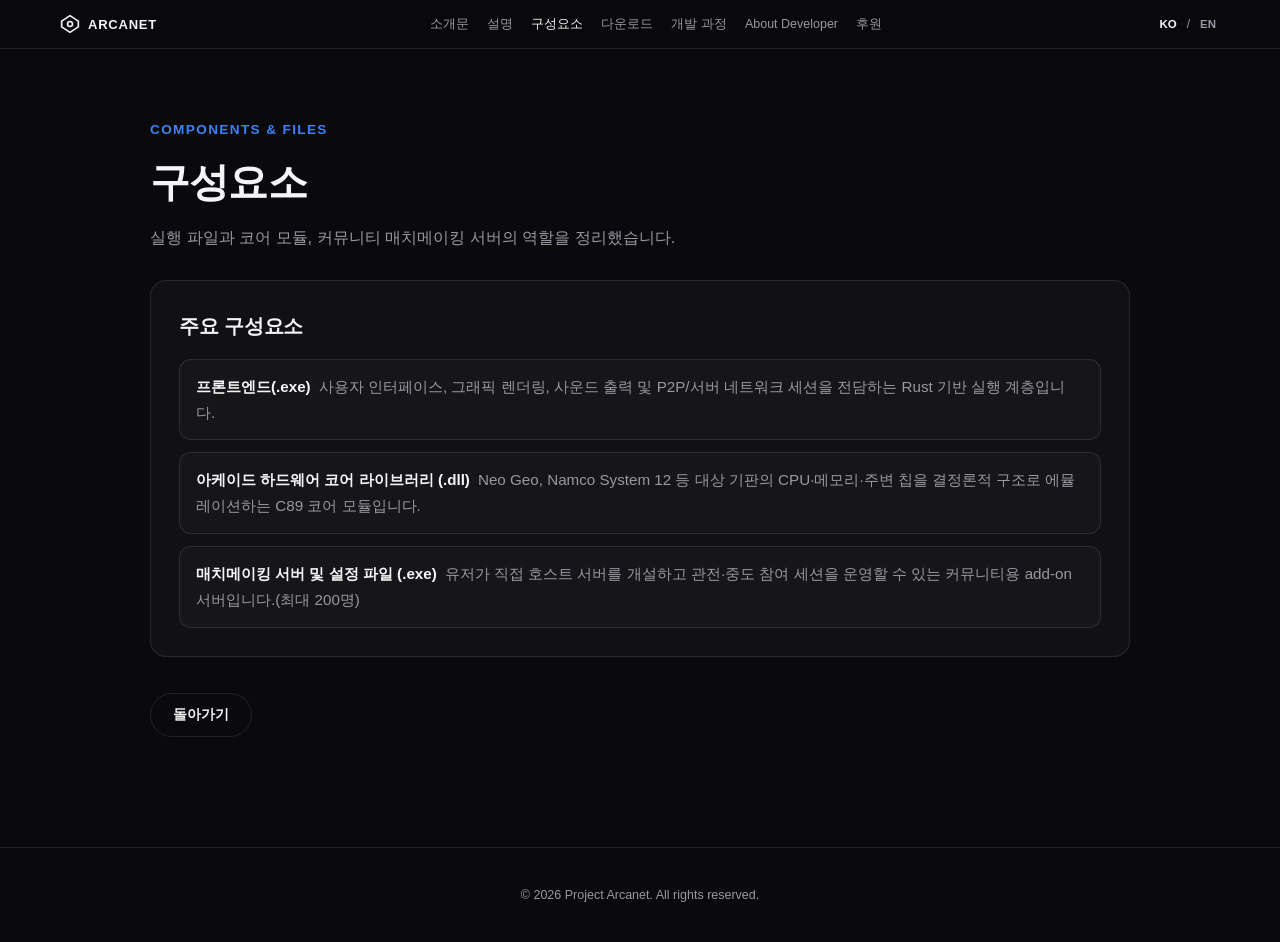
==== commit ddff33df: "Add files via upload" ====
--- a/pages/components.html
+++ b/pages/components.html
@@ -21,7 +21,6 @@
         <a href="intro.html" data-i18n="nav.intro">소개문</a>
         <a href="overview.html" data-i18n="nav.overview">설명</a>
         <a href="components.html" class="active" data-i18n="nav.components">구성요소</a>
-        <a href="news.html" data-i18n="nav.news">소식</a>
         <a href="download.html" data-i18n="nav.download">다운로드</a>
         <a href="process.html" data-i18n="nav.process">개발 과정</a>
         <a href="developer.html" data-i18n="nav.developer">About Developer</a>
--- a/style.css
+++ b/style.css
@@ -1239,3 +1239,166 @@
     padding: 18px 20px;
   }
 }
+
+
+/* 지원 게임 및 하드웨어 검색 (다운로드 페이지 내 통합) */
+.compat-toolbar {
+  display: flex;
+  flex-direction: column;
+  gap: 12px;
+  margin-top: 16px;
+}
+
+.compat-search-input {
+  width: 100%;
+  padding: 12px 16px;
+  border-radius: 12px;
+  border: 1px solid var(--border-color);
+  background: rgba(255, 255, 255, 0.04);
+  color: var(--text-primary);
+  font-size: 0.96rem;
+  font-family: inherit;
+  outline: none;
+  transition: border-color 0.2s, background 0.2s;
+}
+
+.compat-search-input::placeholder {
+  color: var(--text-secondary);
+}
+
+.compat-search-input:focus {
+  border-color: var(--accent);
+  background: rgba(59, 130, 246, 0.06);
+}
+
+.compat-filter-row {
+  display: flex;
+  flex-wrap: wrap;
+  align-items: center;
+  justify-content: space-between;
+  gap: 10px;
+}
+
+.compat-chips {
+  display: flex;
+  flex-wrap: wrap;
+  gap: 8px;
+}
+
+.filter-chip {
+  padding: 6px 13px;
+  border-radius: 999px;
+  border: 1px solid var(--border-color);
+  background: rgba(255, 255, 255, 0.025);
+  color: var(--text-secondary);
+  font-size: 0.82rem;
+  font-weight: 600;
+  cursor: pointer;
+  transition: all 0.2s;
+}
+
+.filter-chip:hover {
+  color: var(--text-primary);
+  border-color: rgba(255, 255, 255, 0.28);
+}
+
+.filter-chip.active {
+  background: rgba(59, 130, 246, 0.16);
+  border-color: var(--accent);
+  color: var(--text-primary);
+}
+
+.compat-count {
+  font-size: 0.84rem;
+  color: var(--text-secondary);
+  font-weight: 600;
+}
+
+.compat-table-wrap {
+  margin-top: 16px;
+  overflow-x: auto;
+  border-radius: 12px;
+  border: 1px solid var(--border-color);
+  background: rgba(255, 255, 255, 0.015);
+}
+
+.compat-table {
+  width: 100%;
+  border-collapse: collapse;
+  text-align: left;
+  font-size: 0.92rem;
+}
+
+.compat-table th,
+.compat-table td {
+  padding: 13px 15px;
+  border-bottom: 1px solid var(--border-color);
+  vertical-align: middle;
+}
+
+.compat-table th {
+  font-size: 0.78rem;
+  font-weight: 700;
+  letter-spacing: 0.08em;
+  text-transform: uppercase;
+  color: var(--text-secondary);
+  background: rgba(255, 255, 255, 0.03);
+}
+
+.compat-table tbody tr:last-child td {
+  border-bottom: none;
+}
+
+.compat-table tbody tr:hover {
+  background: rgba(255, 255, 255, 0.03);
+}
+
+.board-badge {
+  display: inline-block;
+  padding: 3px 9px;
+  border-radius: 999px;
+  font-size: 0.76rem;
+  font-weight: 700;
+  color: #93c5fd;
+  background: rgba(59, 130, 246, 0.14);
+  border: 1px solid rgba(59, 130, 246, 0.28);
+  white-space: nowrap;
+}
+
+.status-badge {
+  display: inline-block;
+  padding: 3px 9px;
+  border-radius: 999px;
+  font-size: 0.76rem;
+  font-weight: 700;
+  white-space: nowrap;
+}
+
+.status-badge.playable {
+  color: #86efac;
+  background: rgba(34, 197, 94, 0.14);
+  border: 1px solid rgba(34, 197, 94, 0.3);
+}
+
+.status-badge.testing {
+  color: #fde047;
+  background: rgba(234, 179, 8, 0.14);
+  border: 1px solid rgba(234, 179, 8, 0.3);
+}
+
+.compat-empty {
+  padding: 28px 16px;
+  text-align: center;
+  color: var(--text-secondary);
+  font-size: 0.94rem;
+}
+
+.dl-center-cta {
+  display: flex;
+  justify-content: center;
+  margin-top: 24px;
+}
+
+.dl-center-cta .cta-btn {
+  margin-top: 0;
+}
